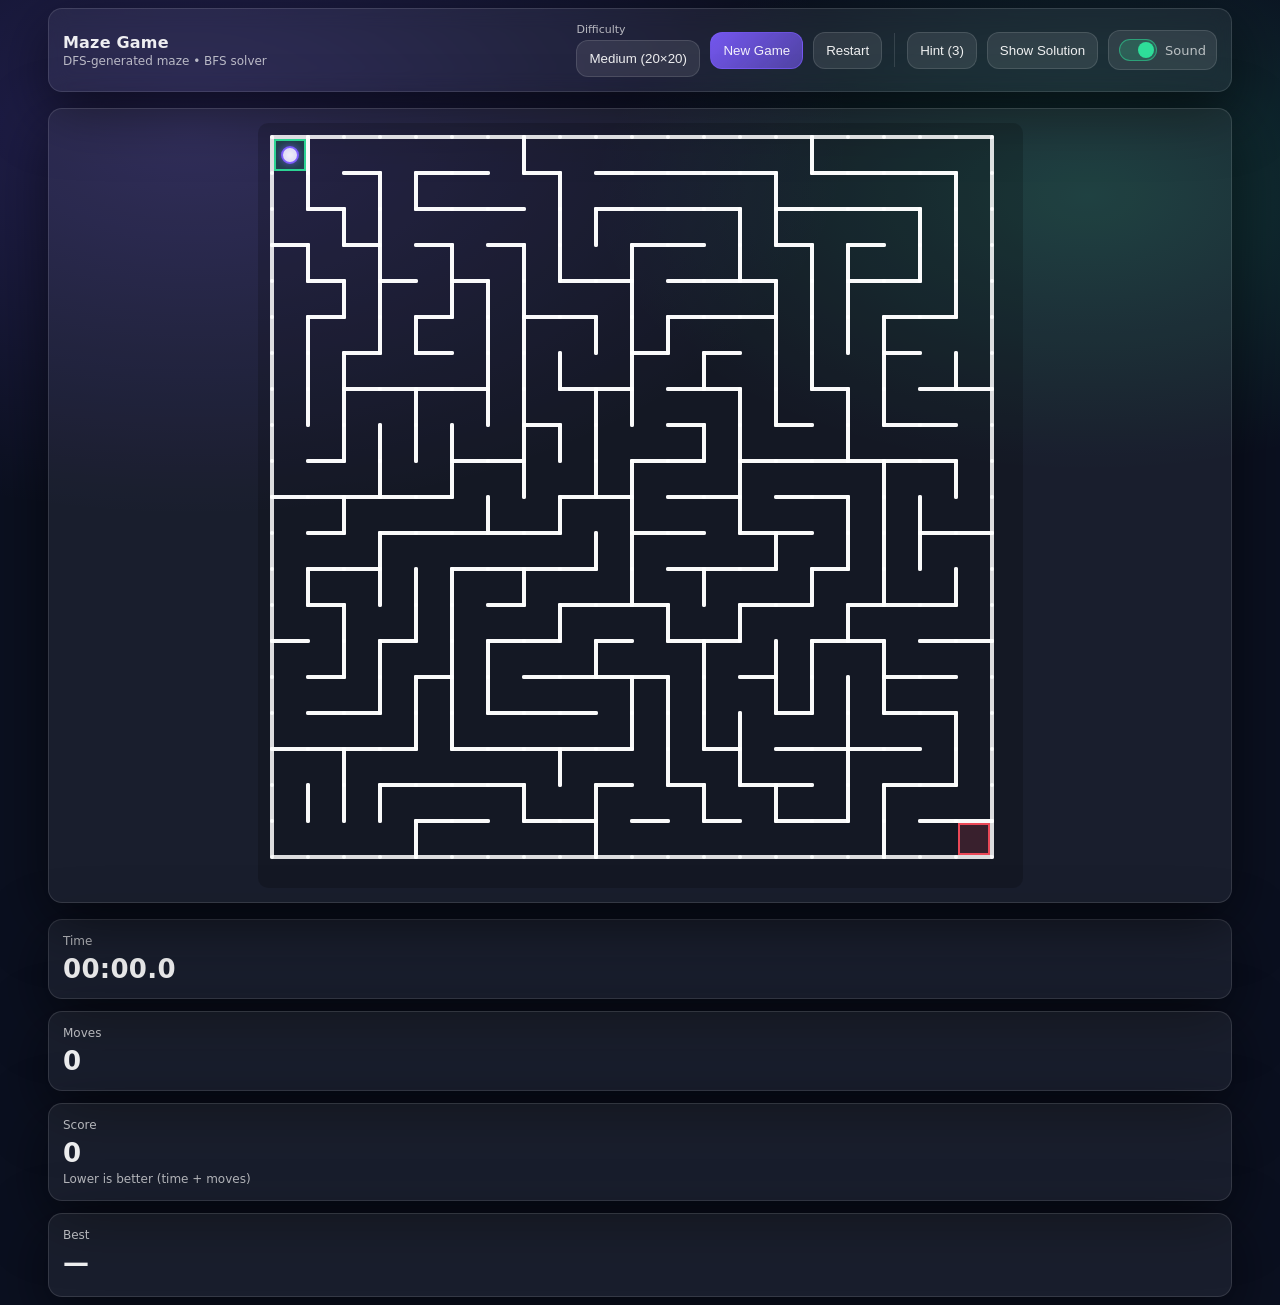
==== maze_index.html @ 925acfcb "file name changes" ====
﻿<!doctype html>
<html lang="en" data-theme="dark">
  <head>
    <meta charset="utf-8" />
    <meta name="viewport" content="width=device-width, initial-scale=1" />
    <title>Maze Game</title>
    <link rel="stylesheet" href="./maze_styles.css" />
  </head>
  <body>
    <div class="app">
      <header class="topbar">
        <div class="brand">
          <div class="brand__title">Maze Game</div>
          <div class="brand__subtitle">DFS-generated maze • BFS solver</div>
        </div>

        <div class="controls" role="group" aria-label="Game controls">
          <label class="control">
            <span class="control__label">Difficulty</span>
            <select id="difficulty" class="select" aria-label="Difficulty">
              <option value="easy">Easy (10×10)</option>
              <option value="medium" selected>Medium (20×20)</option>
              <option value="hard">Hard (35×35)</option>
            </select>
          </label>

          <button id="newGame" class="btn btn--primary" type="button">New Game</button>
          <button id="restart" class="btn" type="button" title="Restart the same maze">Restart</button>

          <div class="divider" aria-hidden="true"></div>

          <button id="hint" class="btn" type="button">Hint (<span id="hintsLeft">3</span>)</button>
          <button id="solve" class="btn" type="button">Show Solution</button>
          <label class="toggle" title="Enable/disable sound">
            <input id="sound" type="checkbox" checked />
            <span class="toggle__ui"></span>
            <span class="toggle__label">Sound</span>
          </label>
        </div>
      </header>

      <main class="main">
        <section class="stage" aria-label="Maze canvas">
          <canvas id="canvas" class="canvas"></canvas>
          <!-- <div class="help">
            Move: swipe/drag on the maze, or <kbd>W</kbd><kbd>A</kbd><kbd>S</kbd><kbd>D</kbd> / <kbd>↑</kbd><kbd>←</kbd><kbd>↓</kbd><kbd>→</kbd>
          </div> -->
        </section>

        <aside class="hud" aria-label="Stats">
          <div class="card">
            <div class="card__label">Time</div>
            <div id="time" class="card__value">00:00.0</div>
          </div>
          <div class="card">
            <div class="card__label">Moves</div>
            <div id="moves" class="card__value">0</div>
          </div>
          <div class="card">
            <div class="card__label">Score</div>
            <div id="score" class="card__value">0</div>
            <div class="card__hint">Lower is better (time + moves)</div>
          </div>
          <div class="card">
            <div class="card__label">Best</div>
            <div id="best" class="card__value">—</div>
            <div id="bestMeta" class="card__hint"></div>
          </div>
        </aside>
      </main>
    </div>

    <div id="winOverlay" class="overlay" role="dialog" aria-modal="true" aria-labelledby="winTitle" hidden>
      <div class="modal">
        <div class="modal__header">
          <div id="winTitle" class="modal__title">You escaped!</div>
          <button id="closeWin" class="iconbtn" type="button" aria-label="Close">✕</button>
        </div>
        <div class="modal__body">
          <div id="winStats" class="winstats"></div>
          <div id="newBest" class="badge" hidden>New best score</div>
        </div>
        <div class="modal__footer">
          <button id="playAgain" class="btn btn--primary" type="button">New Game</button>
          <button id="restartWin" class="btn" type="button">Restart</button>
        </div>
      </div>
    </div>

    <script type="module" src="./maze_script.js"></script>
  </body>
</html>
---- maze_styles.css ----
﻿:root {
  --bg: #0b1020;
  --panel: rgba(255, 255, 255, 0.06);
  --panel-strong: rgba(255, 255, 255, 0.09);
  --text: rgba(255, 255, 255, 0.92);
  --muted: rgba(255, 255, 255, 0.68);
  --border: rgba(255, 255, 255, 0.12);
  --accent: #7c5cff;
  --accent2: #2ee59d;
  --danger: #ff4d5d;
  --shadow: 0 18px 60px rgba(0, 0, 0, 0.55);
  --radius: 14px;
  --radius-sm: 10px;
  --trans: 140ms ease;
}

html[data-theme="light"] {
  --bg: #f6f7fb;
  --panel: rgba(0, 0, 0, 0.05);
  --panel-strong: rgba(0, 0, 0, 0.07);
  --text: rgba(8, 12, 20, 0.94);
  --muted: rgba(8, 12, 20, 0.64);
  --border: rgba(8, 12, 20, 0.12);
  --shadow: 0 18px 60px rgba(0, 0, 0, 0.15);
}

*,
*::before,
*::after {
  box-sizing: border-box;
}

body {
  margin: 0;
  background: radial-gradient(1200px 700px at 15% 10%, rgba(124, 92, 255, 0.22), transparent 55%),
    radial-gradient(900px 500px at 85% 15%, rgba(46, 229, 157, 0.18), transparent 55%),
    var(--bg);
  color: var(--text);
  font-family: ui-sans-serif, system-ui, -apple-system, Segoe UI, Roboto, Helvetica, Arial, "Apple Color Emoji",
    "Segoe UI Emoji";
  min-height: 100vh;
  min-height: 100dvh;
}

.app {
  max-width: 1200px;
  margin: 0 auto;
  padding: 8px;
  min-height: 100vh;
  min-height: 100dvh;
  display: flex;
  flex-direction: column;
}

.topbar {
  display: flex;
  align-items: center;
  justify-content: space-between;
  gap: 18px;
  padding: 14px 14px;
  background: var(--panel);
  border: 1px solid var(--border);
  border-radius: var(--radius);
  box-shadow: var(--shadow);
  backdrop-filter: blur(10px);
}

.brand__title {
  font-weight: 700;
  letter-spacing: 0.2px;
}

.brand__subtitle {
  margin-top: 2px;
  font-size: 12px;
  color: var(--muted);
}

.controls {
  display: flex;
  flex-wrap: wrap;
  align-items: center;
  justify-content: flex-end;
  gap: 10px;
}

.divider {
  width: 1px;
  height: 34px;
  background: var(--border);
  margin: 0 2px;
}

.control {
  display: grid;
  gap: 4px;
}

.control__label {
  font-size: 11px;
  color: var(--muted);
}

.select {
  appearance: none;
  border: 1px solid var(--border);
  border-radius: 12px;
  padding: 10px 12px;
  background: var(--panel-strong);
  color: var(--text);
  outline: none;
  transition: transform var(--trans), border-color var(--trans), background var(--trans);
}

.select:hover {
  border-color: rgba(124, 92, 255, 0.45);
}

.btn {
  border: 1px solid var(--border);
  border-radius: 12px;
  padding: 10px 12px;
  background: var(--panel-strong);
  color: var(--text);
  cursor: pointer;
  transition: transform var(--trans), border-color var(--trans), background var(--trans);
  user-select: none;
}

.btn:hover {
  transform: translateY(-1px);
  border-color: rgba(124, 92, 255, 0.45);
}

.btn:active {
  transform: translateY(0px);
}

.btn--primary {
  background: linear-gradient(135deg, rgba(124, 92, 255, 0.92), rgba(124, 92, 255, 0.55));
  border-color: rgba(124, 92, 255, 0.6);
}

.iconbtn {
  width: 40px;
  height: 40px;
  border: 1px solid var(--border);
  border-radius: 12px;
  background: var(--panel-strong);
  color: var(--text);
  cursor: pointer;
}

.toggle {
  display: inline-flex;
  align-items: center;
  gap: 8px;
  padding: 8px 10px;
  border: 1px solid var(--border);
  border-radius: 12px;
  background: var(--panel-strong);
  cursor: pointer;
  user-select: none;
  transition: transform var(--trans), border-color var(--trans);
}

.toggle:hover {
  transform: translateY(-1px);
  border-color: rgba(124, 92, 255, 0.45);
}

.toggle input {
  display: none;
}

.toggle__ui {
  width: 38px;
  height: 22px;
  border-radius: 22px;
  position: relative;
  background: rgba(255, 255, 255, 0.14);
  border: 1px solid var(--border);
}

html[data-theme="light"] .toggle__ui {
  background: rgba(0, 0, 0, 0.1);
}

.toggle__ui::after {
  content: "";
  position: absolute;
  top: 50%;
  left: 3px;
  width: 16px;
  height: 16px;
  border-radius: 50%;
  transform: translateY(-50%);
  background: rgba(255, 255, 255, 0.9);
  transition: left var(--trans), background var(--trans);
}

html[data-theme="light"] .toggle__ui::after {
  background: rgba(0, 0, 0, 0.85);
}

.toggle input:checked + .toggle__ui {
  background: rgba(46, 229, 157, 0.18);
  border-color: rgba(46, 229, 157, 0.5);
}

.toggle input:checked + .toggle__ui::after {
  left: 18px;
  background: rgba(46, 229, 157, 0.95);
}

.toggle__label {
  font-size: 13px;
  color: var(--muted);
}

.main {
  flex: 1;
  display: flex;
  flex-direction: column;
  gap: 16px;
  margin-top: 16px;
  min-height: 0;
}

.stage {
  position: relative;
  background: var(--panel);
  border: 1px solid var(--border);
  border-radius: var(--radius);
  box-shadow: var(--shadow);
  padding: clamp(4px, 2vw, 14px);
  min-height: 0;
  display: flex;
  flex-direction: column;
  overflow: hidden;
}

.canvas {
  touch-action: none;
  width: min(100%, 85vh);
  aspect-ratio: 1 / 1;
  height: auto;
  flex: 0 0 auto;
  max-width: 100%;
  margin: 0 auto;
  display: block;
  border-radius: var(--radius-sm);
  background: rgba(0, 0, 0, 0.18);
}

html[data-theme="light"] .canvas {
  background: rgba(0, 0, 0, 0.06);
}

.help {
  position: absolute;
  left: 14px;
  bottom: 14px;
  color: var(--muted);
  font-size: 12px;
  background: rgba(0, 0, 0, 0.22);
  border: 1px solid var(--border);
  padding: 8px 10px;
  border-radius: 999px;
  backdrop-filter: blur(10px);
}

html[data-theme="light"] .help {
  background: rgba(255, 255, 255, 0.6);
}

kbd {
  font: inherit;
  display: inline-block;
  padding: 2px 6px;
  margin: 0 1px;
  border-radius: 8px;
  border: 1px solid var(--border);
  background: var(--panel-strong);
}

.hud {
  display: grid;
  gap: 12px;
  align-content: start;
}

.card {
  padding: 14px 14px;
  border-radius: var(--radius);
  border: 1px solid var(--border);
  background: var(--panel);
  box-shadow: var(--shadow);
}

.card__label {
  color: var(--muted);
  font-size: 12px;
}

.card__value {
  font-size: 26px;
  margin-top: 6px;
  font-weight: 700;
  letter-spacing: 0.3px;
}

.card__hint {
  margin-top: 4px;
  color: var(--muted);
  font-size: 12px;
}


.overlay {
  position: fixed;
  inset: 0;
  z-index: 9999;
  display: grid;
  place-items: center;
  background: rgba(0, 0, 0, 0.55);
  padding: 18px;
}

.overlay[hidden] {
  display: none !important;
}

.modal {
  width: min(560px, 92vw);
  border-radius: 18px;
  border: 1px solid var(--border);
  background: color-mix(in srgb, var(--bg) 75%, transparent);
  box-shadow: var(--shadow);
  backdrop-filter: blur(14px);
  overflow: hidden;
}

.modal__header,
.modal__footer {
  display: flex;
  align-items: center;
  justify-content: space-between;
  gap: 10px;
  padding: 14px 14px;
  background: var(--panel);
  border-bottom: 1px solid var(--border);
}

.modal__footer {
  border-top: 1px solid var(--border);
  border-bottom: none;
}

.modal__title {
  font-size: 18px;
  font-weight: 800;
}

.modal__body {
  padding: 14px 14px 16px;
}

.winstats {
  display: grid;
  grid-template-columns: 1fr 1fr;
  gap: 12px;
}

.badge {
  display: inline-block;
  margin-top: 12px;
  padding: 8px 10px;
  border-radius: 999px;
  border: 1px solid rgba(46, 229, 157, 0.45);
  background: rgba(46, 229, 157, 0.12);
  color: rgba(46, 229, 157, 0.95);
  font-weight: 700;
  font-size: 12px;
}

@media (max-width: 980px) {
  .main {
    grid-template-columns: 1fr;
  }
  .hud {
    grid-template-columns: 1fr 1fr;
  }
}

@media (max-width: 980px) {
  /* Let the maze canvas size itself (square) without forcing extra vertical space. */
}

@media (max-width: 560px) {
  .topbar {
    flex-direction: column;
    align-items: stretch;
    gap: 10px;
    padding: 10px;
  }
  .brand__subtitle {
    display: none;
  }
  .app {
    padding: 10px;
    min-height: 100dvh;
  }
  .main {
    gap: 12px;
    margin-top: 12px;
  }
  .stage {
    padding: 8px;
  }
  .canvas {
    width: min(100%, 42vh);
  }
  .controls {
    justify-content: flex-start;
    gap: 8px;
    flex-wrap: wrap;
  }
  .hud {
    grid-template-columns: 1fr 1fr;
    gap: 10px;
  }
  .card {
    padding: 10px 10px;
  }
  .card__value {
    font-size: 20px;
  }
  .card__hint {
    display: none;
  }
  .help {
    position: static;
    margin-top: 10px;
    border-radius: 12px;
    font-size: 11px;
  }
  .btn,
  .select {
    padding: 8px 10px;
    font-size: 14px;
  }
}

@media (max-width: 360px) {
  .hud {
    grid-template-columns: 1fr;
  }
}
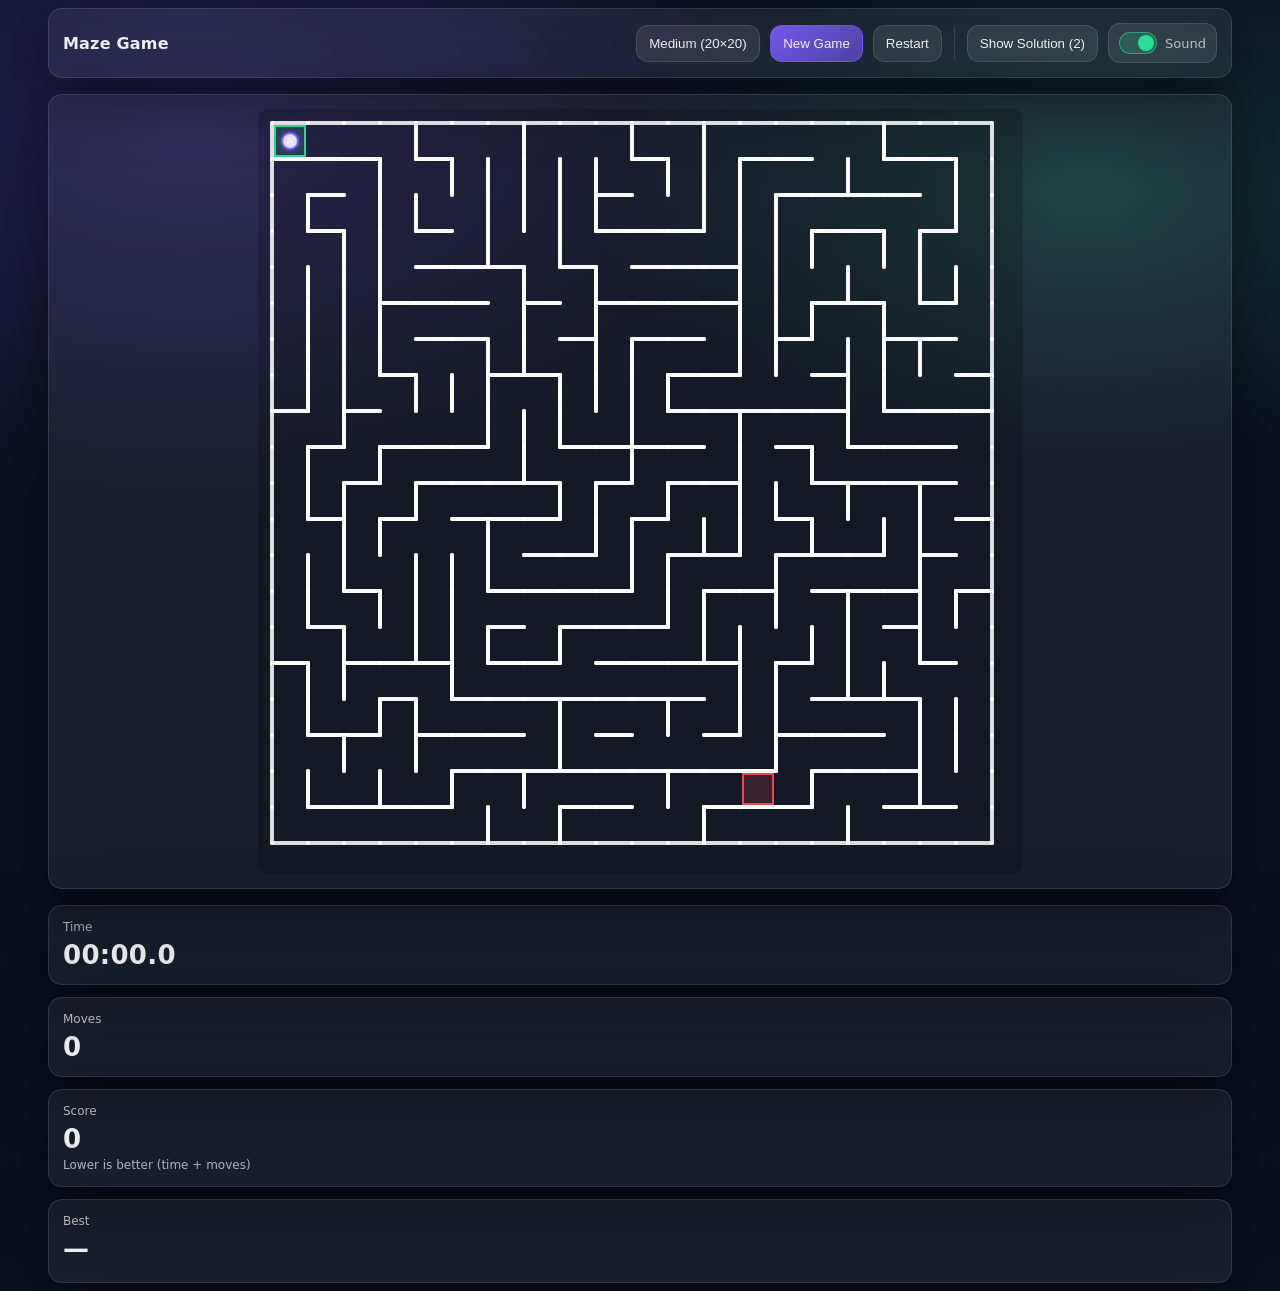
==== commit 1c33e83a: "add new logic" ====
--- a/maze_index.html
+++ b/maze_index.html
@@ -11,16 +11,16 @@
       <header class="topbar">
         <div class="brand">
           <div class="brand__title">Maze Game</div>
-          <div class="brand__subtitle">DFS-generated maze • BFS solver</div>
+          <!-- <div class="brand__subtitle">DFS-generated maze • BFS solver</div> -->
         </div>
 
         <div class="controls" role="group" aria-label="Game controls">
           <label class="control">
-            <span class="control__label">Difficulty</span>
+            <!-- <span class="control__label">Difficulty</span> -->
             <select id="difficulty" class="select" aria-label="Difficulty">
               <option value="easy">Easy (10×10)</option>
               <option value="medium" selected>Medium (20×20)</option>
-              <option value="hard">Hard (35×35)</option>
+              <option value="hard">Hard (30×30)</option>
             </select>
           </label>
 
@@ -29,8 +29,7 @@
 
           <div class="divider" aria-hidden="true"></div>
 
-          <button id="hint" class="btn" type="button">Hint (<span id="hintsLeft">3</span>)</button>
-          <button id="solve" class="btn" type="button">Show Solution</button>
+          <button id="solve" class="btn" type="button">Show Solution (<span id="solutionsLeft">3</span>)</button>
           <label class="toggle" title="Enable/disable sound">
             <input id="sound" type="checkbox" checked />
             <span class="toggle__ui"></span>
